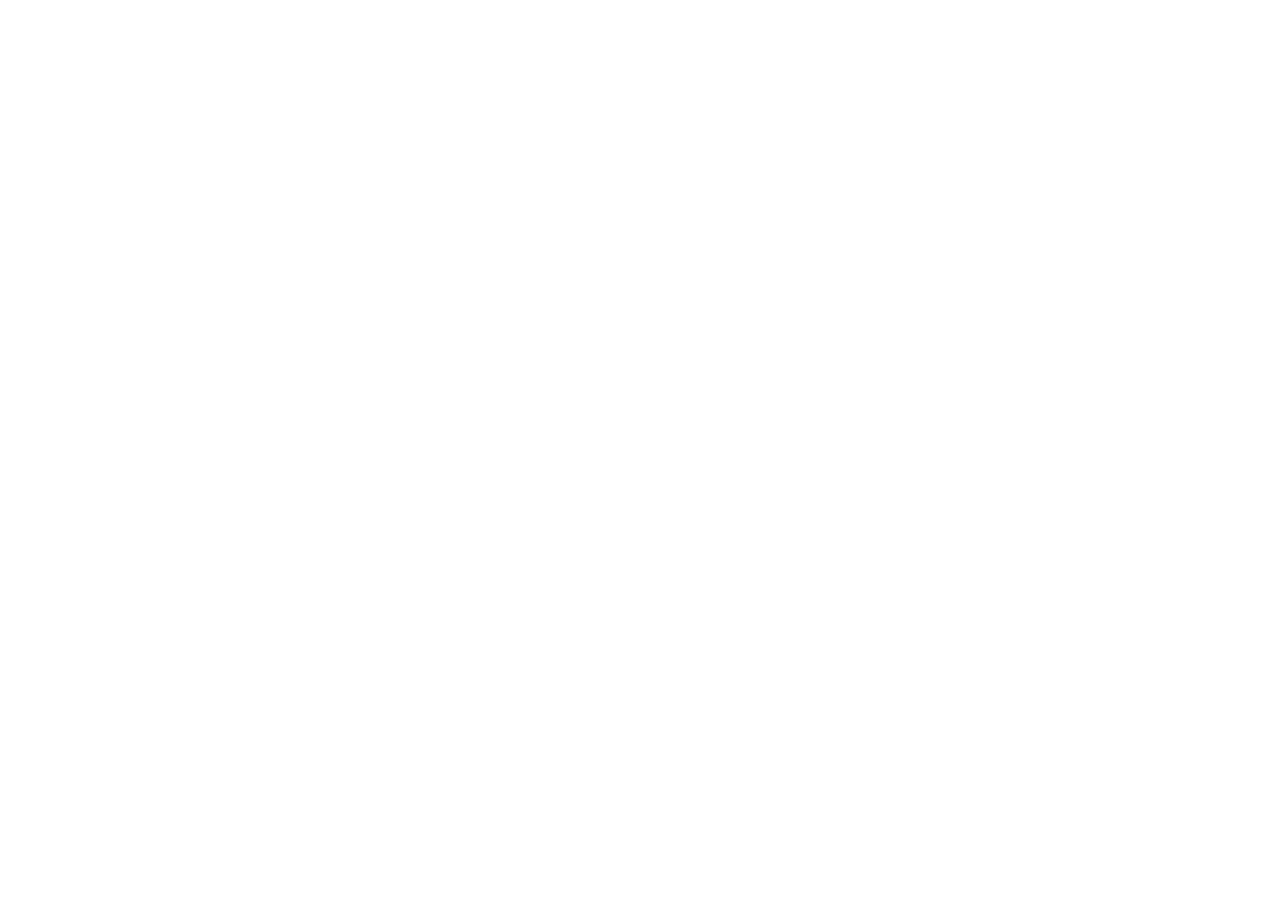
==== animals.html @ efc37c5d "feat : add all necessary files code" ====
<!DOCTYPE html>
<html lang="en">
<head>
    <meta charset="UTF-8">
    <meta name="viewport" content="width=device-width, initial-scale=1.0">
    <title>Document</title>
</head>
<body>
    
</body>
</html>
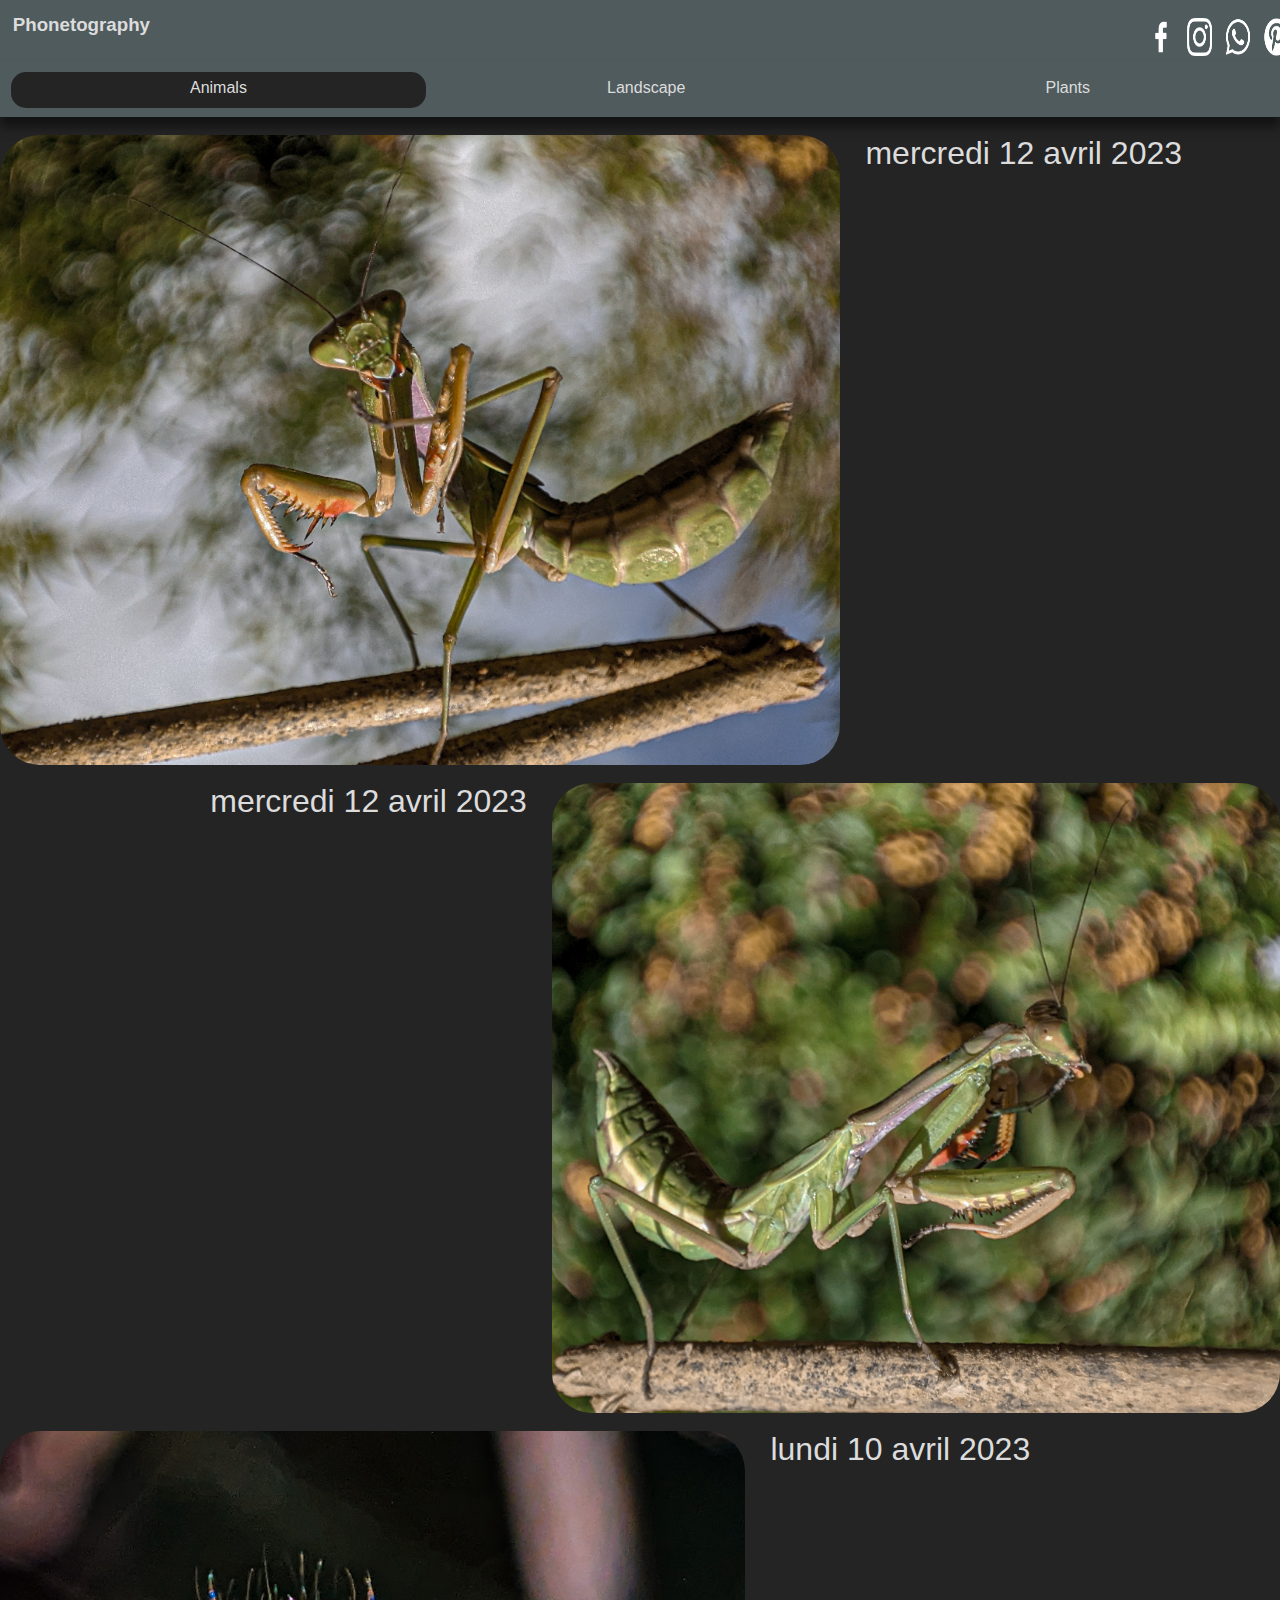
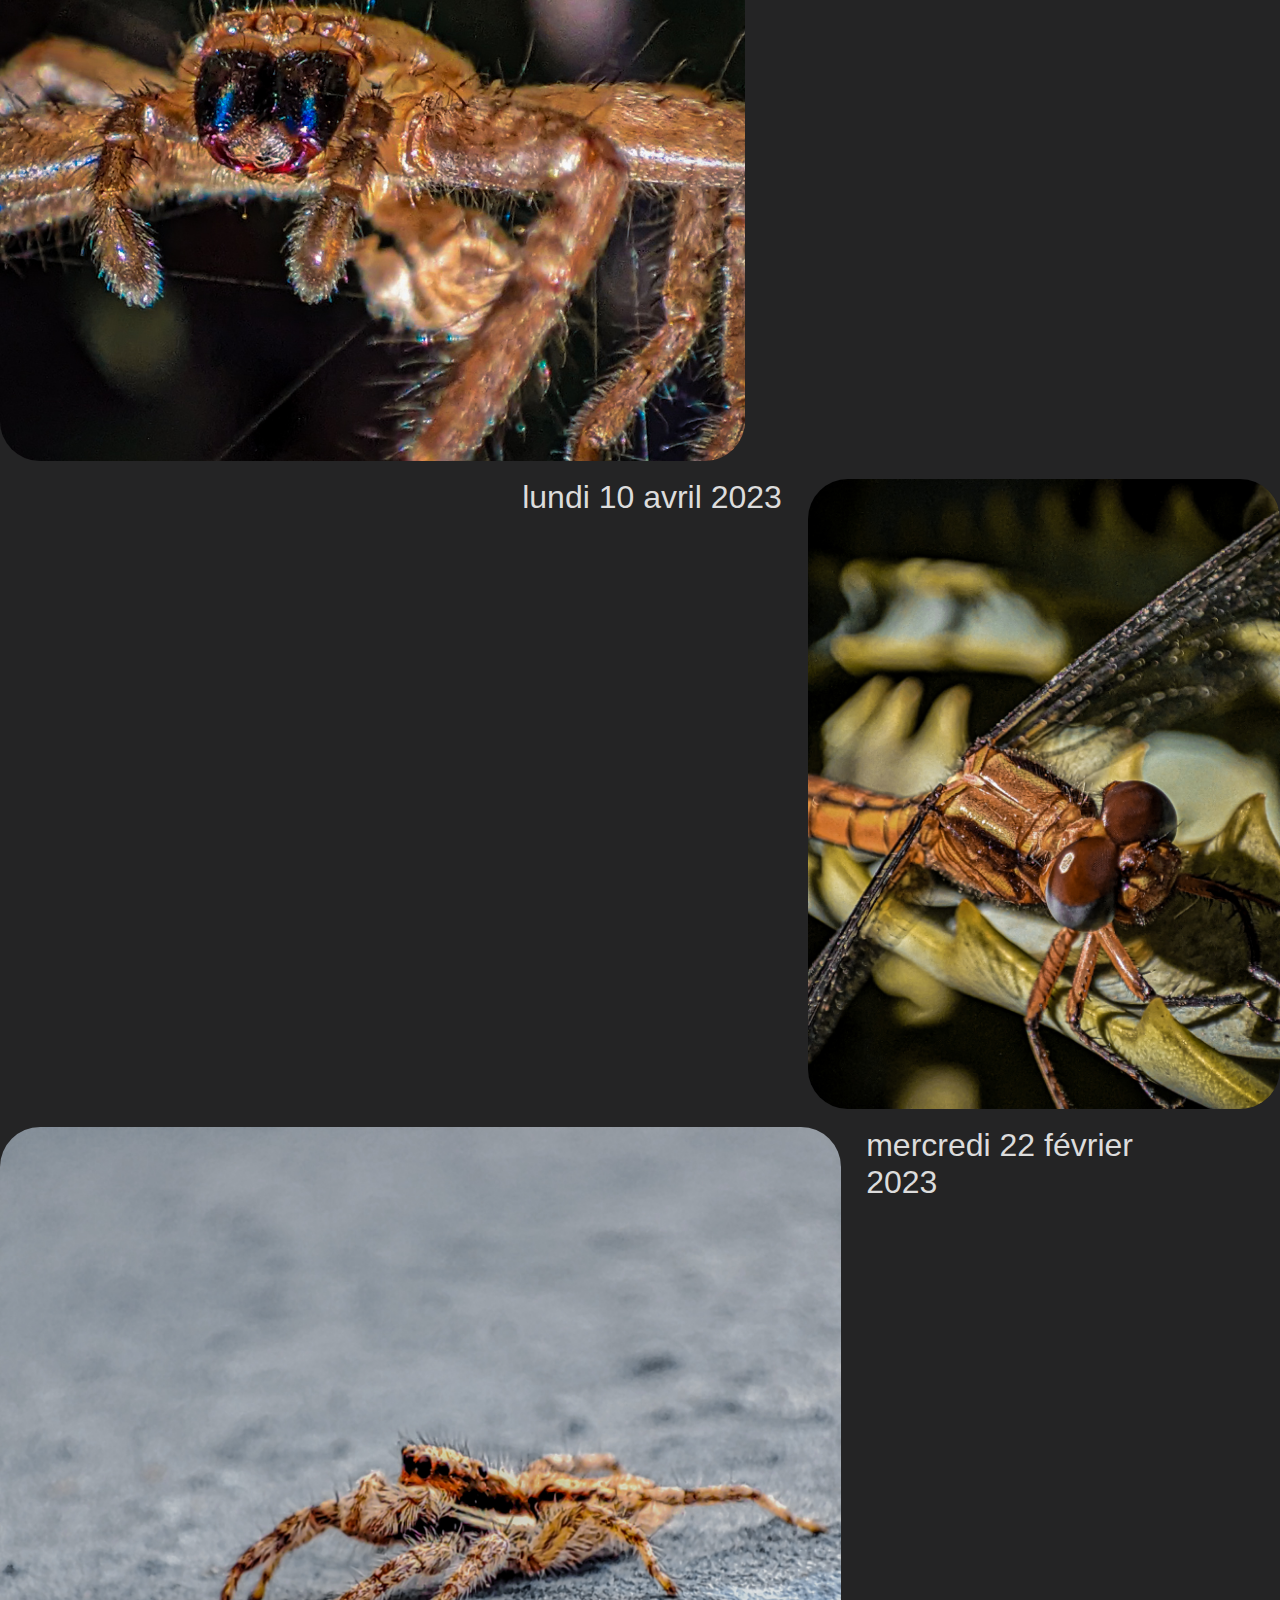
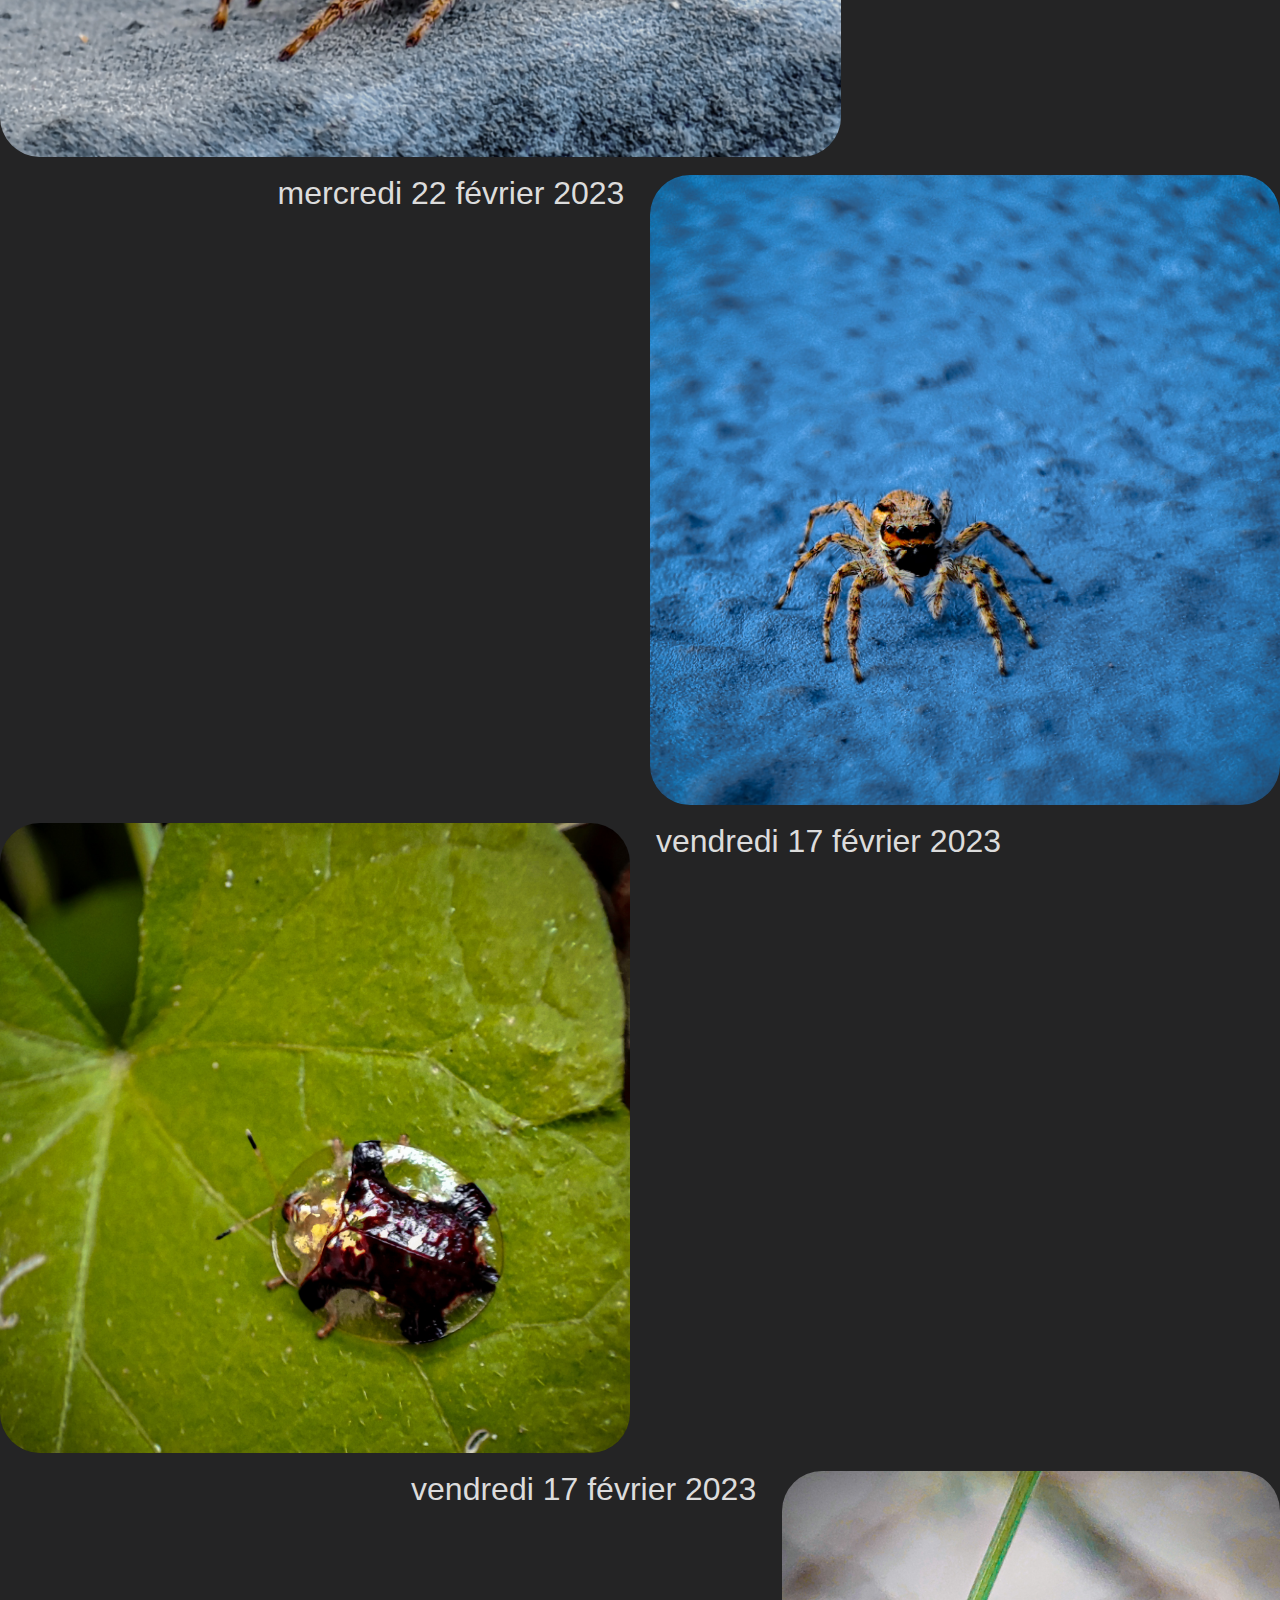
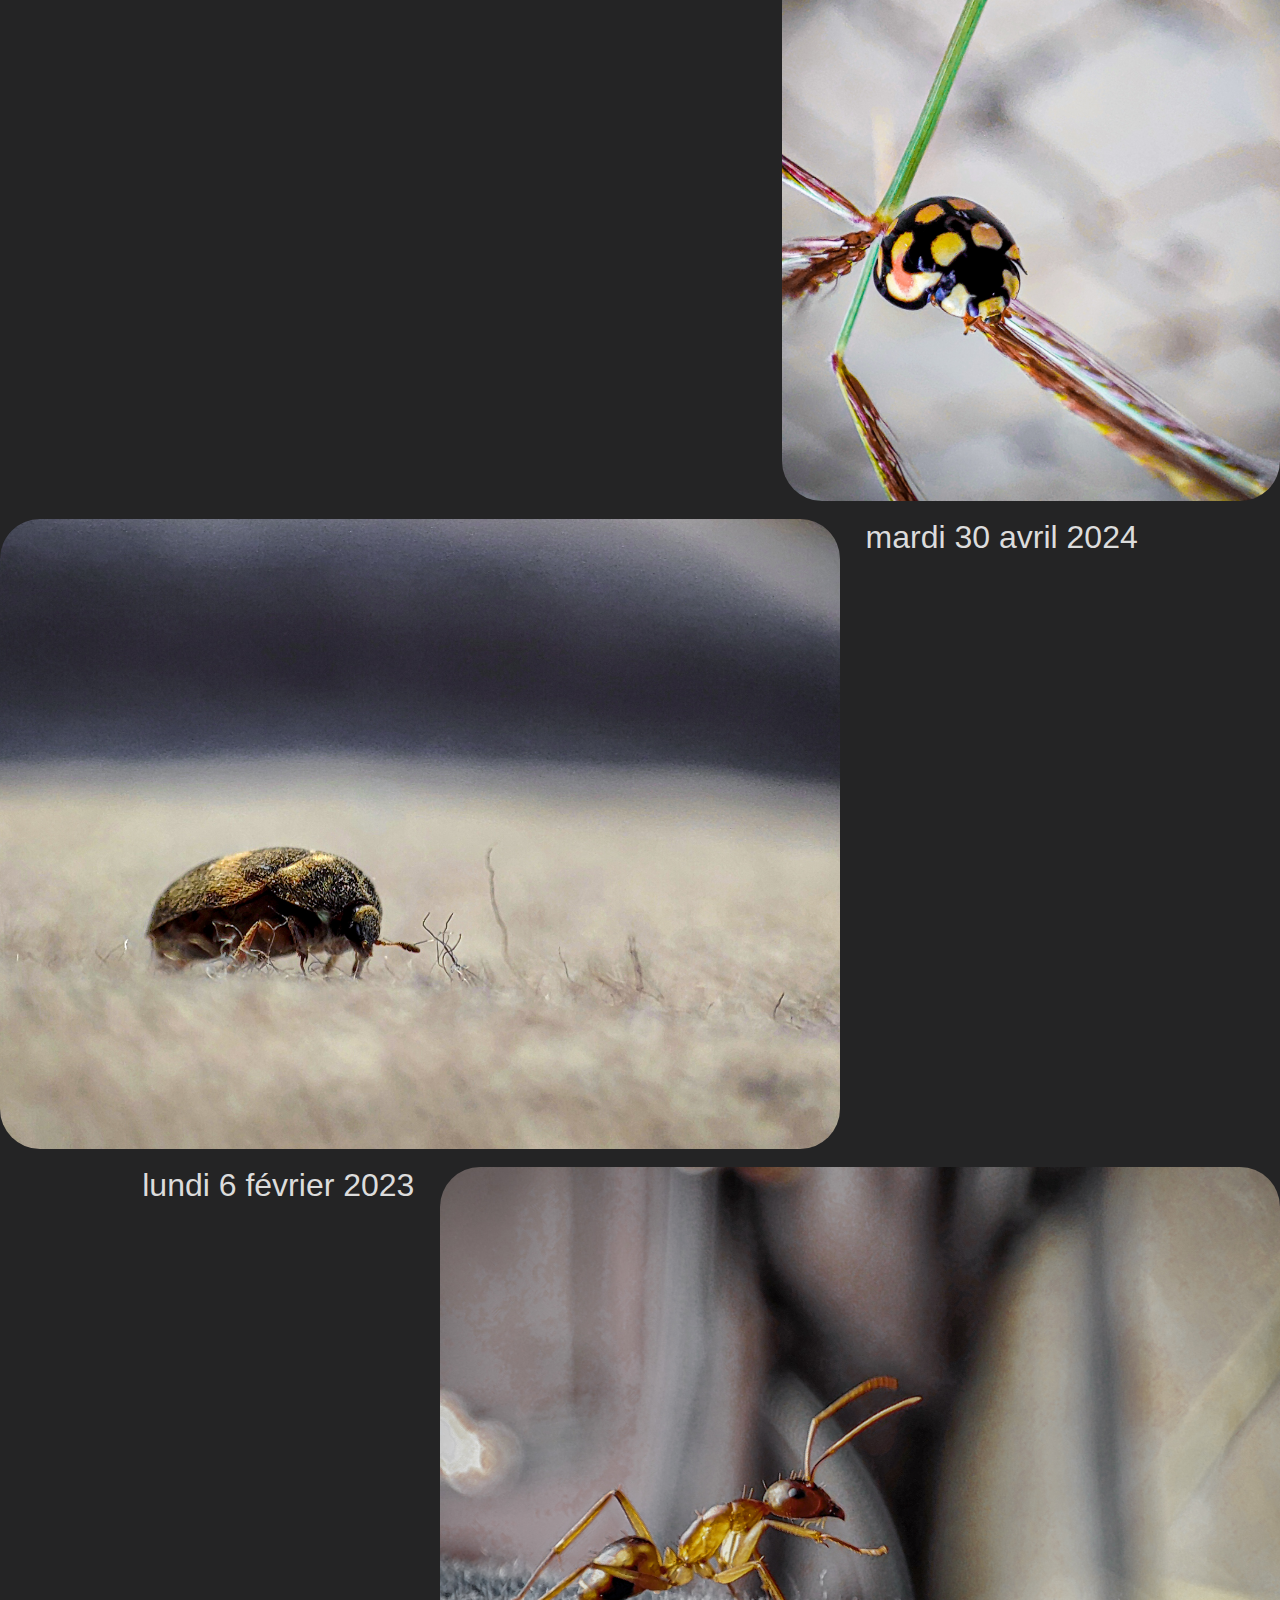
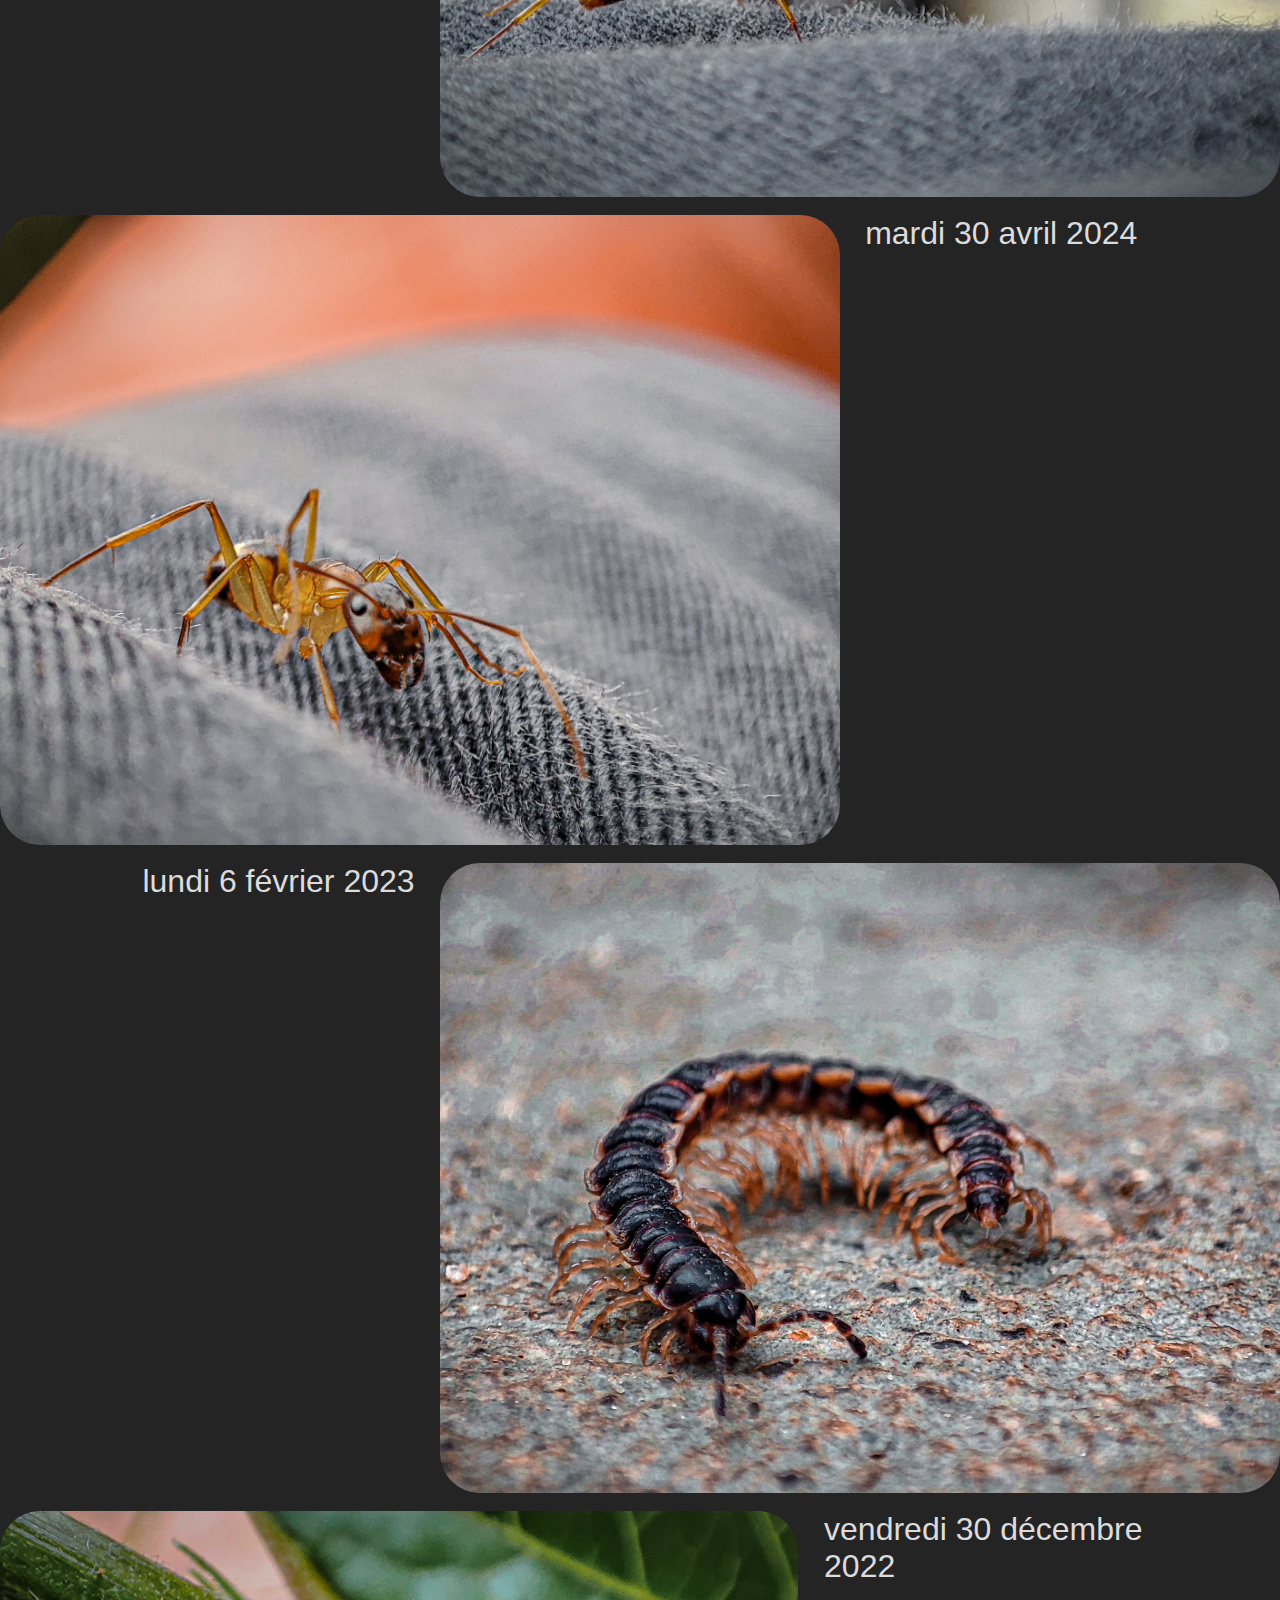
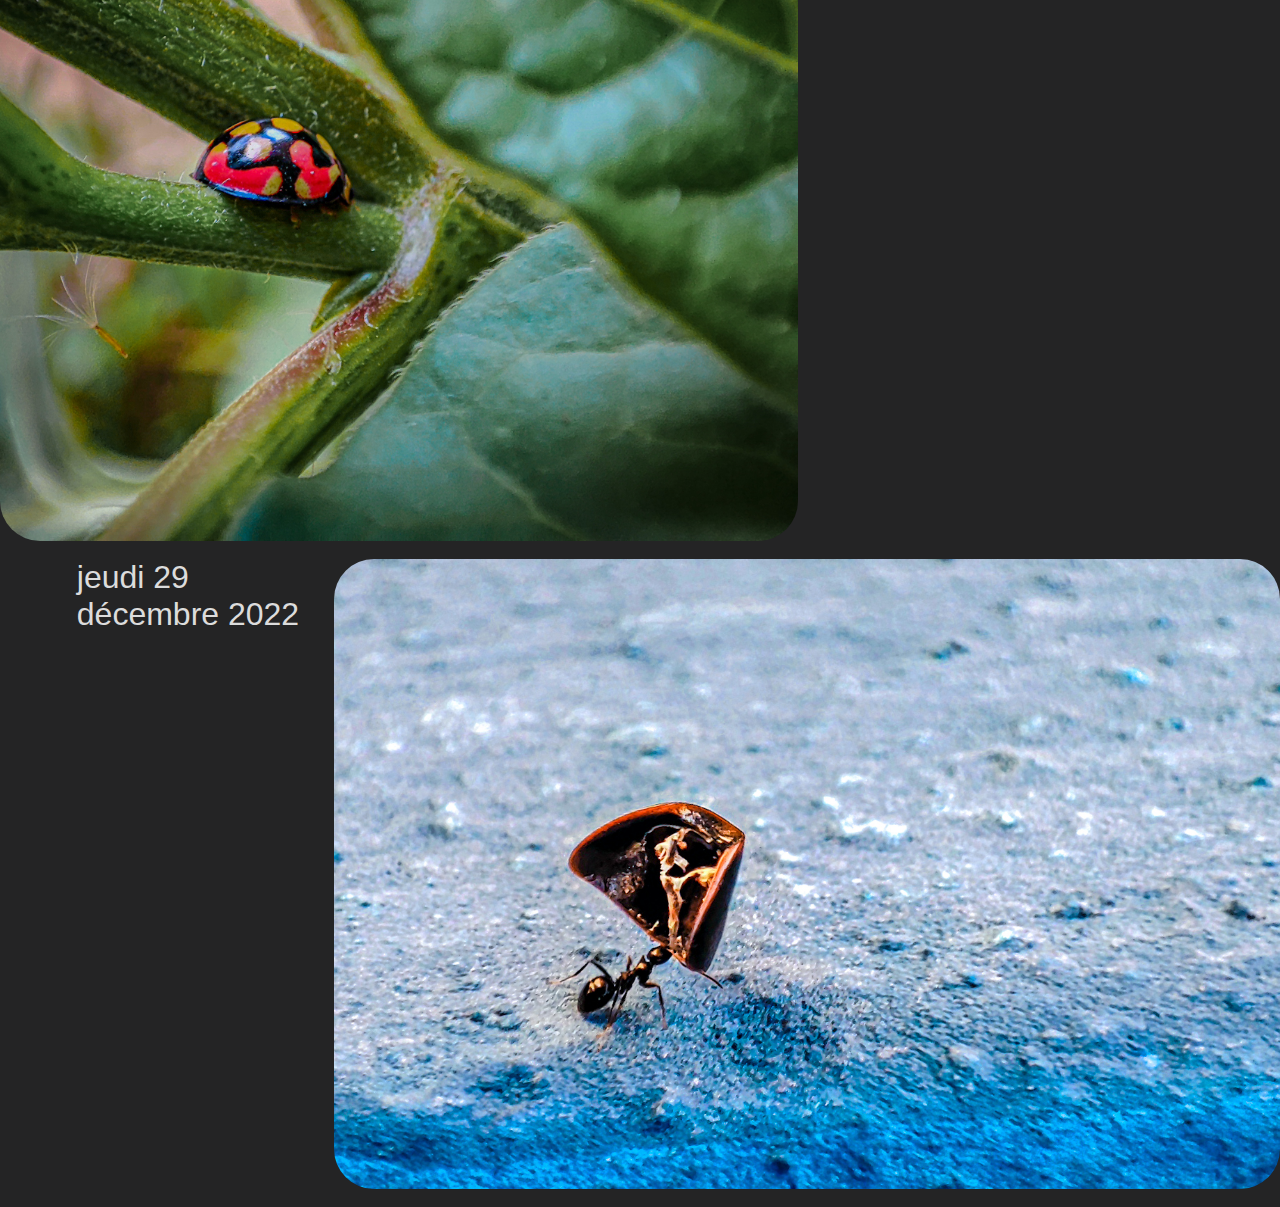
==== commit 1e5874ee: "feat : making all pages contents" ====
--- a/animals.html
+++ b/animals.html
@@ -1,11 +1,110 @@
 <!DOCTYPE html>
 <html lang="en">
+
 <head>
     <meta charset="UTF-8">
     <meta name="viewport" content="width=device-width, initial-scale=1.0">
-    <title>Document</title>
+    <title>Phonetography | Animals</title>
+    <link rel="stylesheet" href="animals.css">
 </head>
+
 <body>
-    
+    <nav id="principaleNav">
+        <h3>Phonetography</h3>
+        <div class="contact">
+            <img src="images/logos/facebook.png" alt="facebook" class="socialMedia" id="facebook">
+            <img src="images/logos/instagram.png" alt="instagram" class="socialMedia" id="instagram">
+            <img src="images/logos/whatsapp.png" alt="whatsapp" class="socialMedia" id="whatsapp">
+            <img src="images/logos/pinterest.png" alt="pinterest" class="socialMedia" id="pinterest">
+        </div>
+    </nav>
+    <nav id="secondNav">
+        <ul>
+            <a href="animals.html" class="category" id="animals">Animals</a>
+            <a href="landscape.html" class="category" id="landscape">Landscape</a>
+            <a href="plants.html" class="category" id="plants">Plants</a>
+        </ul>
+    </nav>
+    <main>
+        <div class="divImage2" id="first">
+            <img src="images/animals/14.jpg" alt="" class="image" id="img4">
+            <div>
+                <p>mercredi ‎12 ‎avril ‎2023</p>
+            </div>
+        </div>
+        <div class="divImage1">
+            <img src="images/animals/13.jpg" alt="" class="image" id="img4">
+            <div>
+                <p>mercredi ‎12 ‎avril ‎2023</p>
+            </div>
+        </div>
+        <div class="divImage2">
+            <img src="images/animals/12.jpg" alt="" class="image" id="img4">
+            <div>
+                <p>lundi ‎10 ‎avril ‎2023</p>
+            </div>
+        </div>
+        <div class="divImage1">
+            <img src="images/animals/11.jpg" alt="" class="image" id="img4">
+            <div>
+                <p>lundi ‎10 ‎avril ‎2023</p>
+            </div>
+        </div>
+        <div class="divImage2">
+            <img src="images/animals/10.jpg" alt="" class="image" id="img4">
+            <div>
+                <p>‎mercredi ‎22 ‎février ‎2023</p>
+            </div>
+        </div>
+        <div class="divImage1">
+            <img src="images/animals/9.jpg" alt="" class="image" id="img4">
+            <div>
+                <p>mercredi ‎22 ‎février ‎2023</p>
+            </div>
+        </div>
+        <div class="divImage2">
+            <img src="images/animals/8.jpg" alt="" class="image" id="img4">
+            <div>
+                <p>vendredi ‎17 ‎février ‎2023</p>
+            </div>
+        </div>
+        <div class="divImage1">
+            <img src="images/animals/7.jpg" alt="" class="image" id="img4">
+            <div>
+                <p>vendredi ‎17 ‎février ‎2023</p>
+            </div>
+        </div>
+        <div class="divImage2">
+            <img src="images/animals/6.jpg" alt="" class="image" id="img4">
+            <div>
+                <p>‎mardi ‎30 ‎avril ‎2024</p>
+            </div>
+        </div>
+        <div class="divImage1">
+            <img src="images/animals/5.jpg" alt="" class="image" id="img4">
+            <div>
+                <p>lundi ‎6 ‎février ‎2023</p>
+            </div>
+        </div>
+        <div class="divImage2">
+            <img src="images/animals/4.jpg" alt="" class="image" id="img4">
+            <div>
+                <p class="about">‎mardi ‎30 ‎avril ‎2024</p>
+            </div>
+        </div>
+        <div class="divImage1">
+            <img src="images/animals/3.jpg" alt="" class="image" id="img3">
+            <p class="about">‎lundi ‎6 ‎février ‎2023</p>
+        </div>
+        <div class="divImage2">
+            <img src="images/animals/2.jpg" alt="" class="image" id="img2">
+            <p class="about" id="about2">‎vendredi ‎30 ‎décembre ‎2022</p>
+        </div>
+        <div class="divImage1">
+            <img src="images/animals/1.jpg" alt="" class="image" id="img1">
+            <p class="about" id="about1">jeudi 29 décembre 2022</p>
+        </div>
+    </main>
 </body>
+
 </html>--- a/animals.css
+++ b/animals.css
@@ -0,0 +1,108 @@
+* {
+    margin: 0;
+    padding: 0;
+    box-sizing: border-box;
+    font-family: 'Trebuchet MS', 'Lucida Sans Unicode', 'Lucida Grande', 'Lucida Sans', Arial, sans-serif;
+    color: gainsboro;
+    background-color: var(--dark);
+}
+
+:root {
+    --dark: #242425;
+    --brown: #896B5B;
+    --blue: #2e4751;
+    --light: #505b5e;
+    --skyblue: #2b5f6d;
+}
+
+body {
+    display: flex;
+    flex-direction: column;
+}
+
+#principaleNav {
+    display: flex;
+    flex-direction: row;
+    justify-content: space-between;
+    height: 7vh;
+    position: fixed;
+    background-color: var(--light);
+}
+
+h3 {
+    margin-top: 1.5vh;
+    margin-left: 1vw;
+    background-color: var(--light);
+}
+
+.contact {
+    display: flex;
+    flex-direction: row;
+    margin-left: 78vw;
+    background-color: var(--light);
+}
+
+.socialMedia {
+    width: 2vw;
+    height: 4.25vh;
+    margin-top: 2vh;
+    margin-right: 1vw;
+    background-color: var(--light);
+}
+
+#secondNav {
+    position: fixed;
+    margin-top: 7vh;
+    height: 6vh;
+    width: 100%;
+    background-color: var(--brown);
+    box-shadow: 0px 10px 10px rgba(0, 0, 0, 0.5);
+}
+
+ul {
+    display: flex;
+    flex-direction: row;
+    justify-content: space-evenly;
+    padding: 1vh;
+    background-color: var(--light);
+}
+
+.category {
+    background-color: var(--light);
+    text-decoration: none;
+    padding-inline: 14vw;
+    height: 4vh;
+    padding-top: 0.8vh;
+    border-radius: 15px;
+}
+
+#animals {
+    background-color: var(--dark);
+}
+
+#first {
+    margin-top: 15vh;
+}
+
+.divImage1 {
+    display: flex;
+    flex-direction: row-reverse;
+    padding-left: 4vw;
+    margin-block: 2vh;
+}
+
+.divImage2 {
+    display: flex;
+    flex-direction: row;
+    padding-right: 4vw;
+}
+
+.image {
+    height: 70vh;
+    border-radius: 40px;
+}
+
+p {
+    font-size: 2rem;
+    margin-inline: 2vw;
+}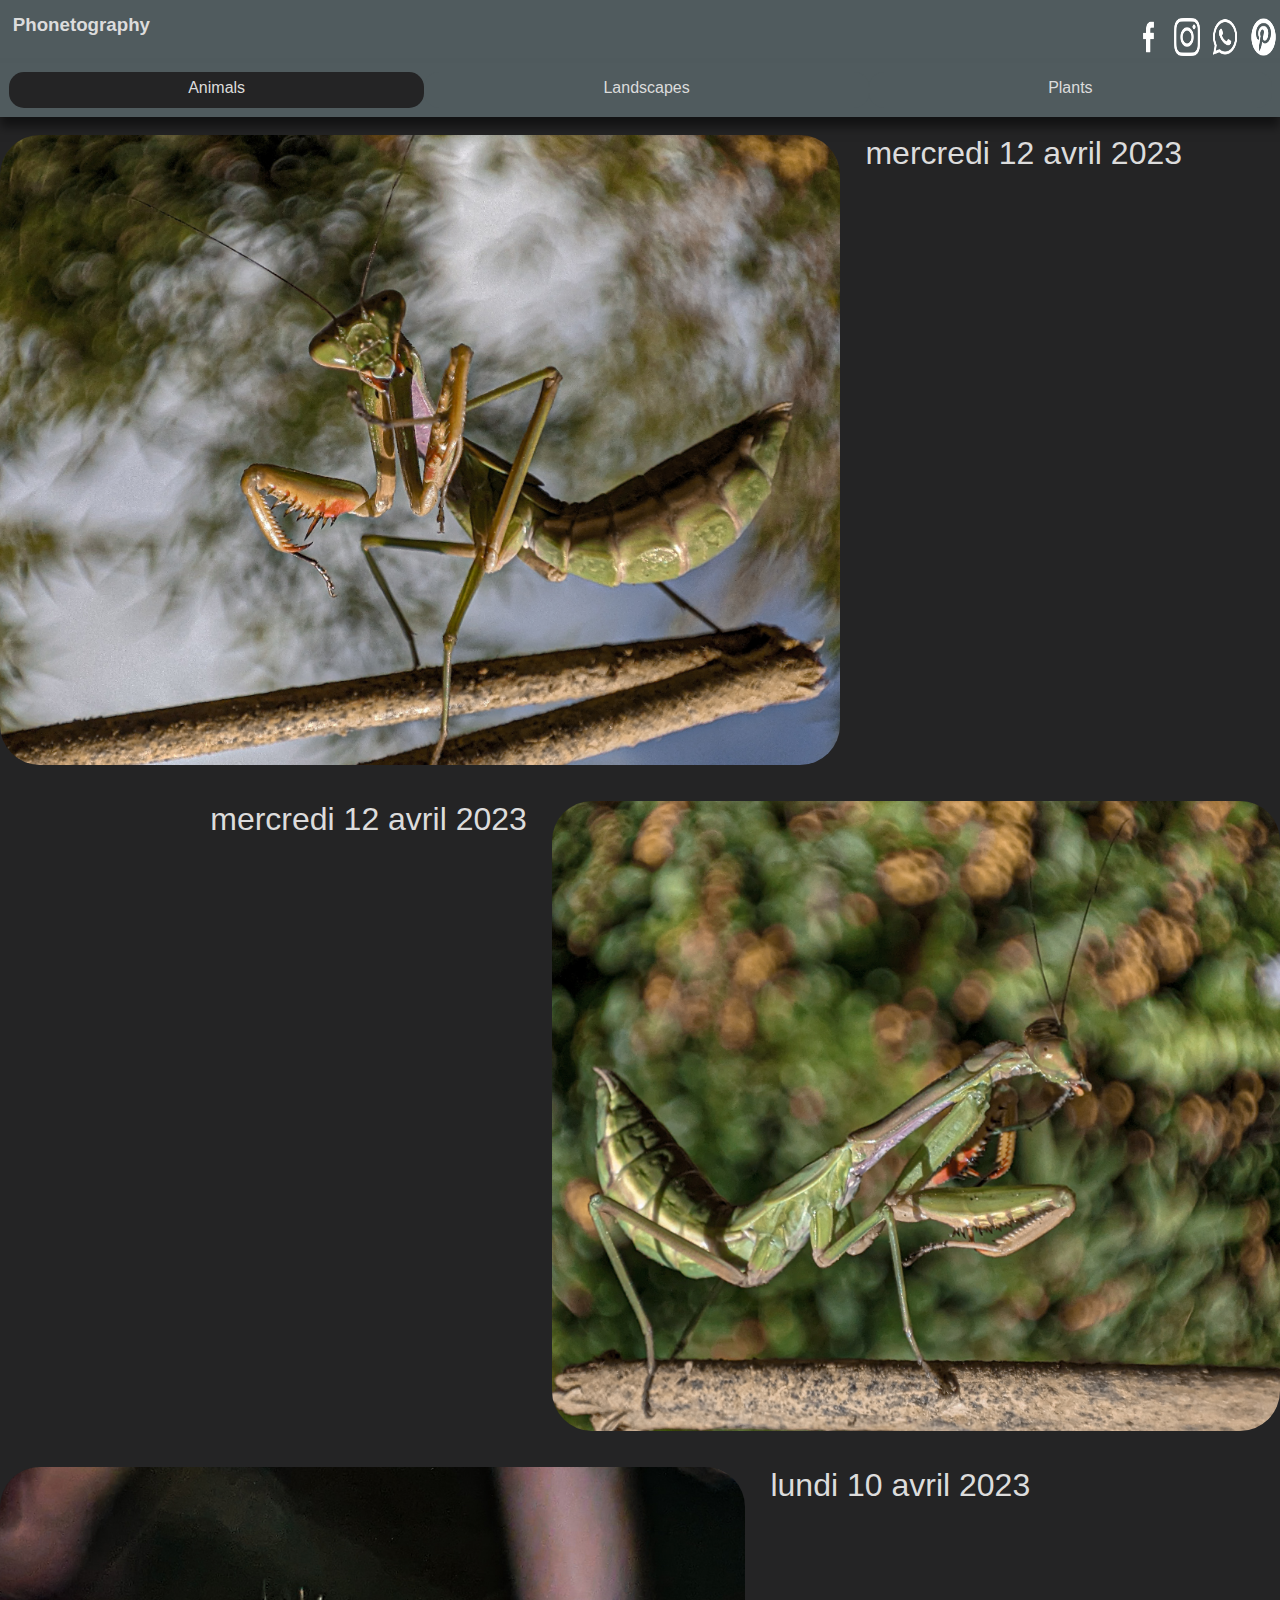
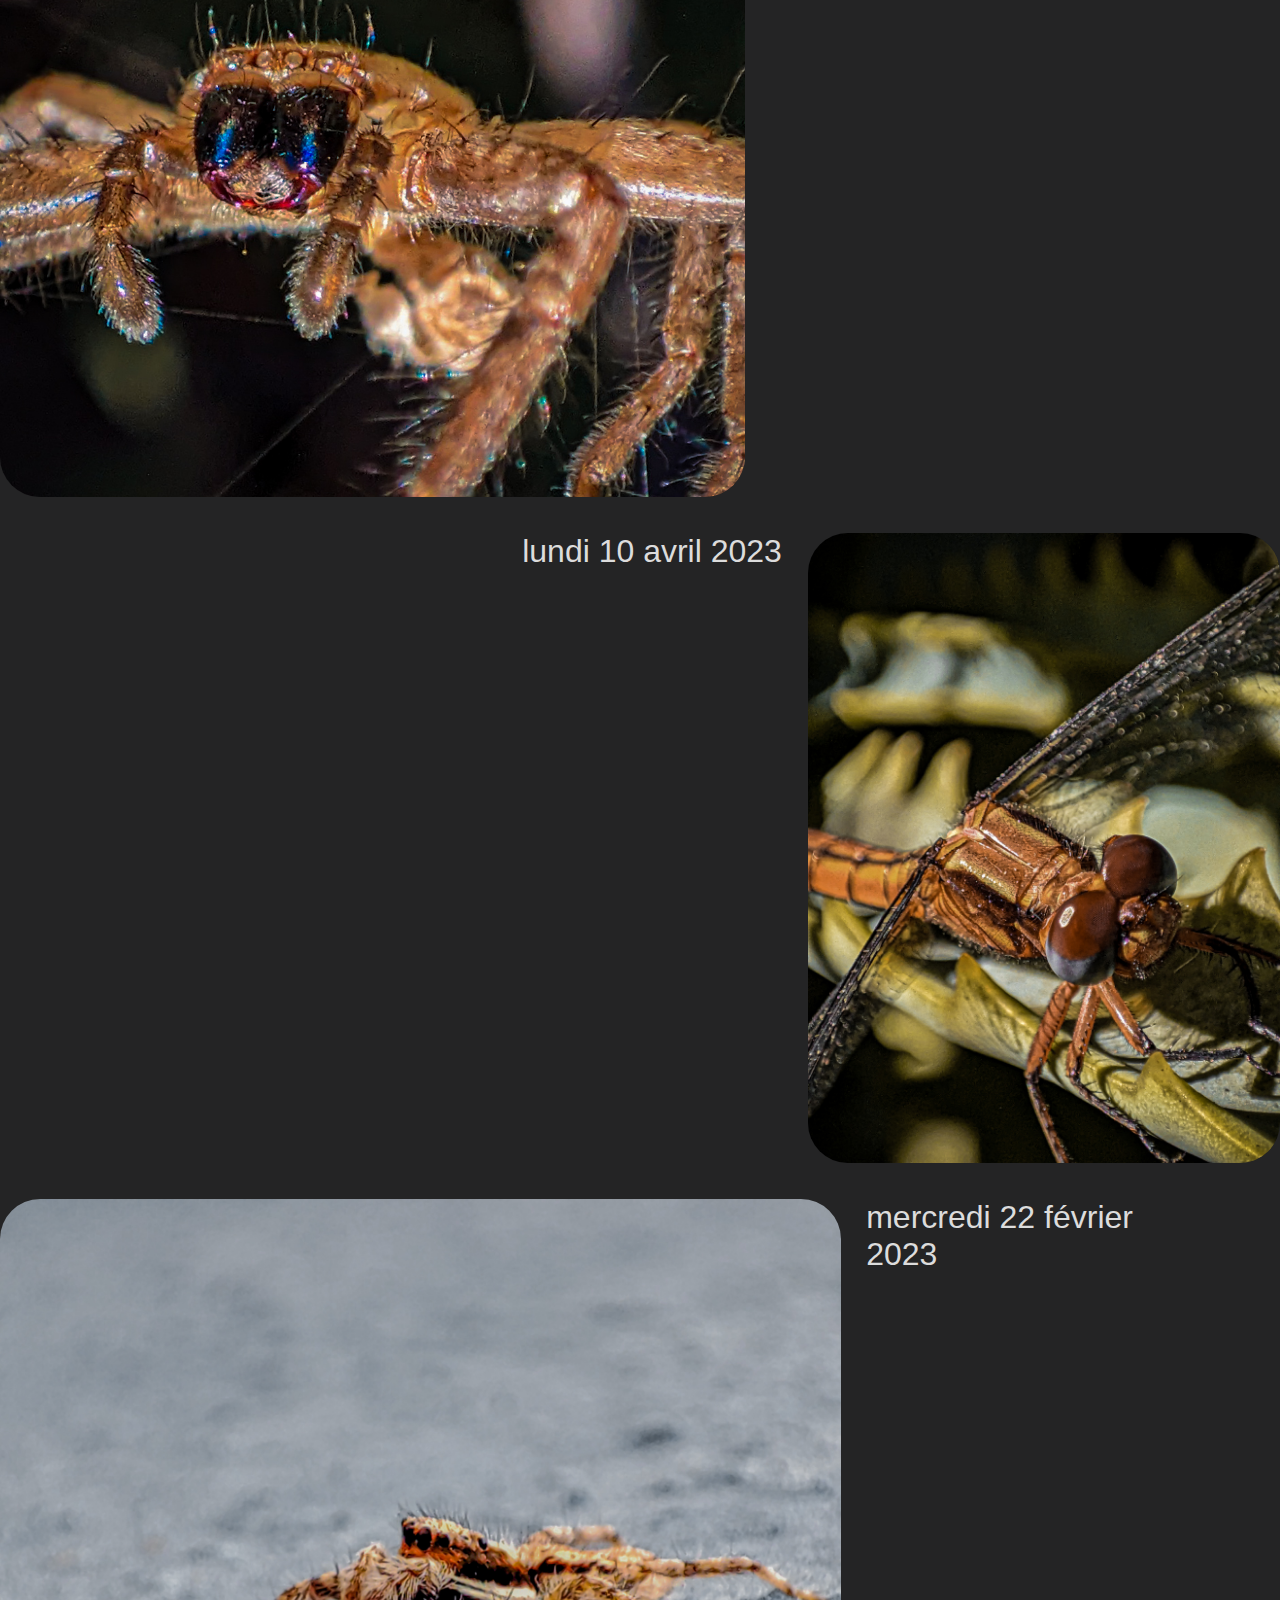
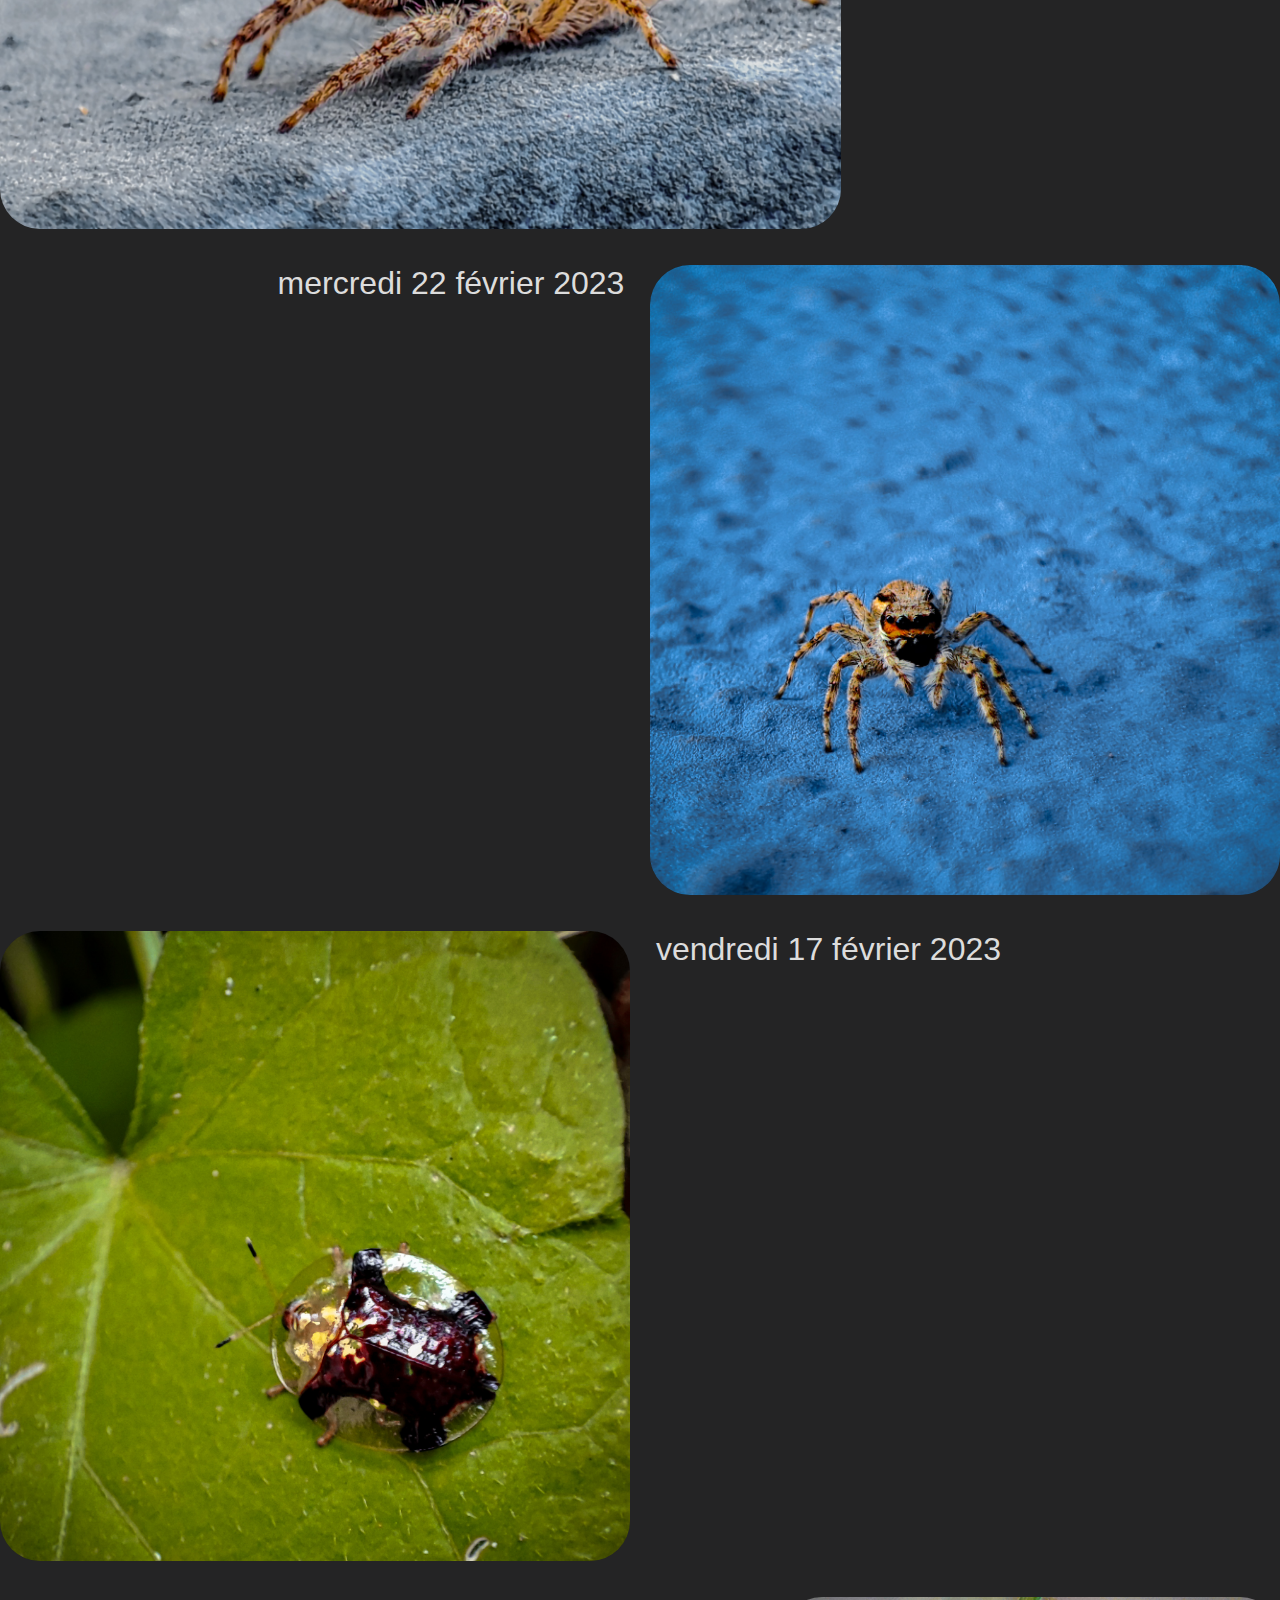
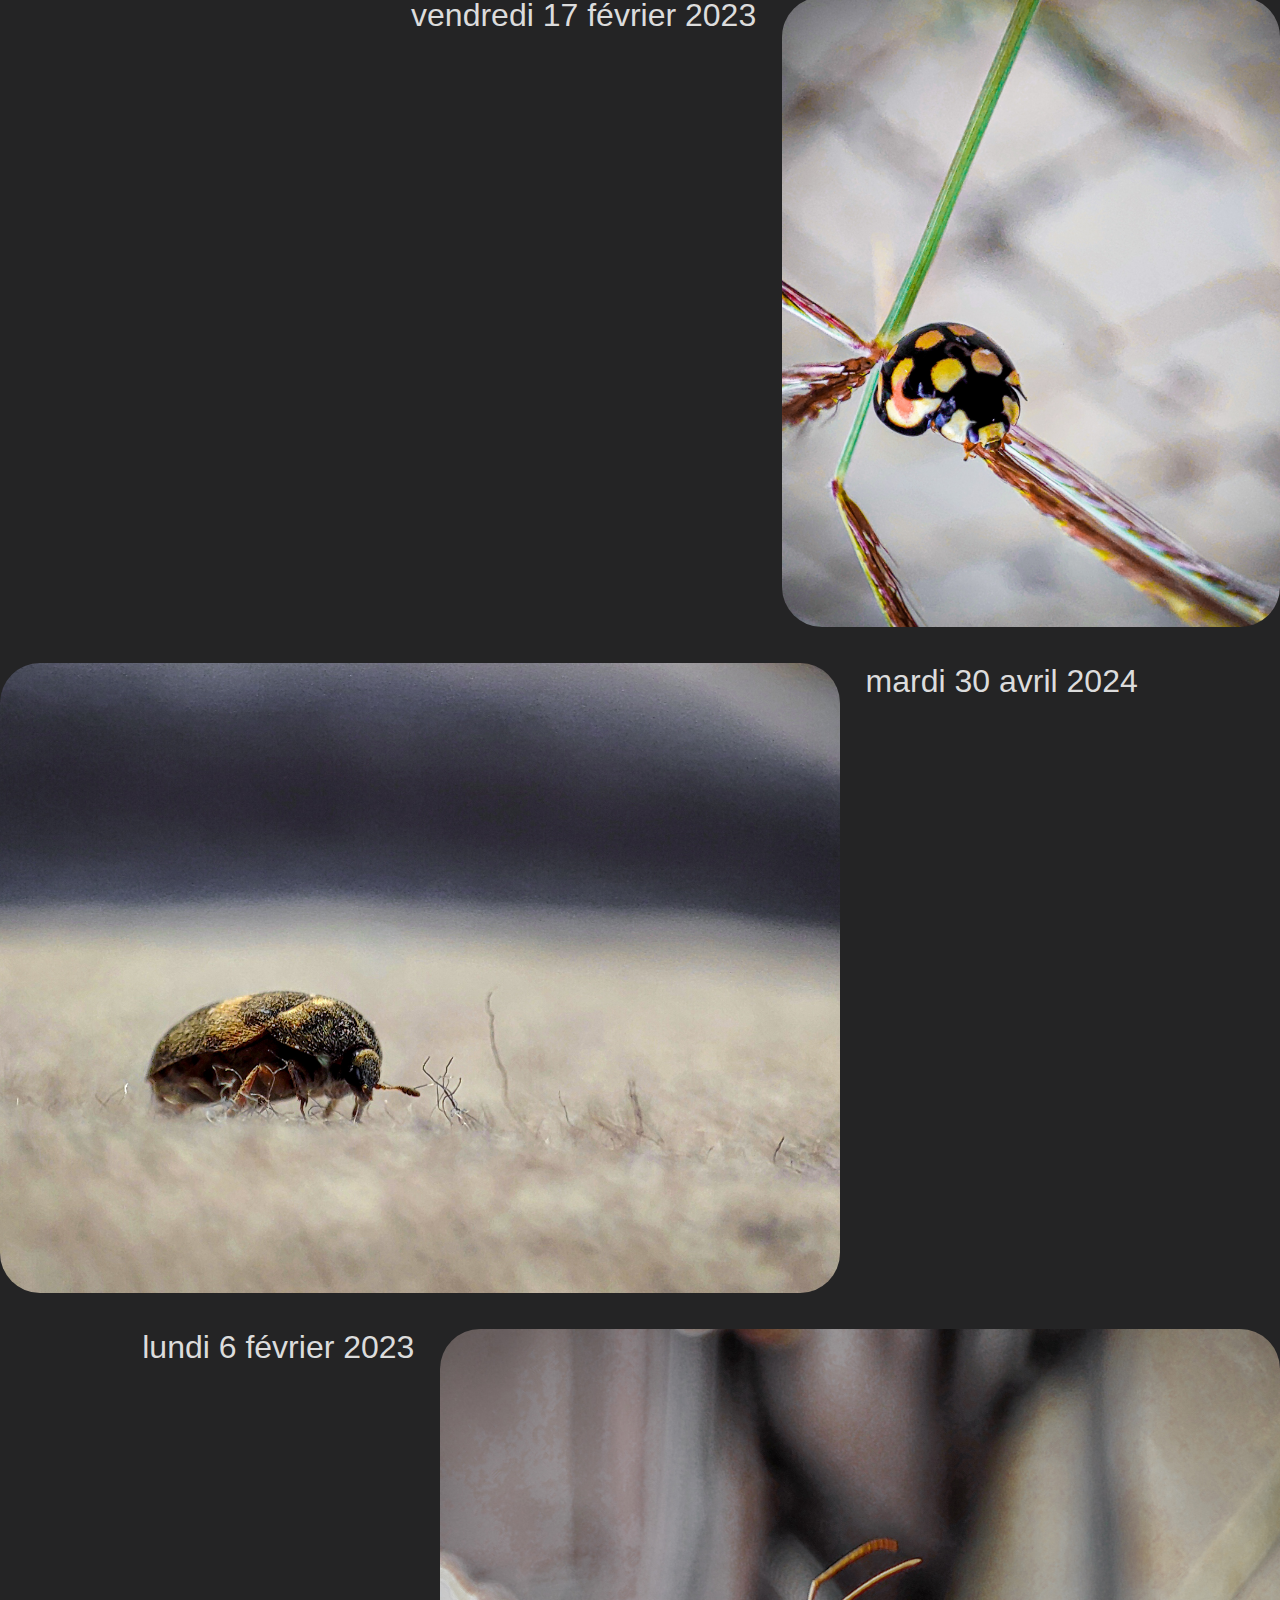
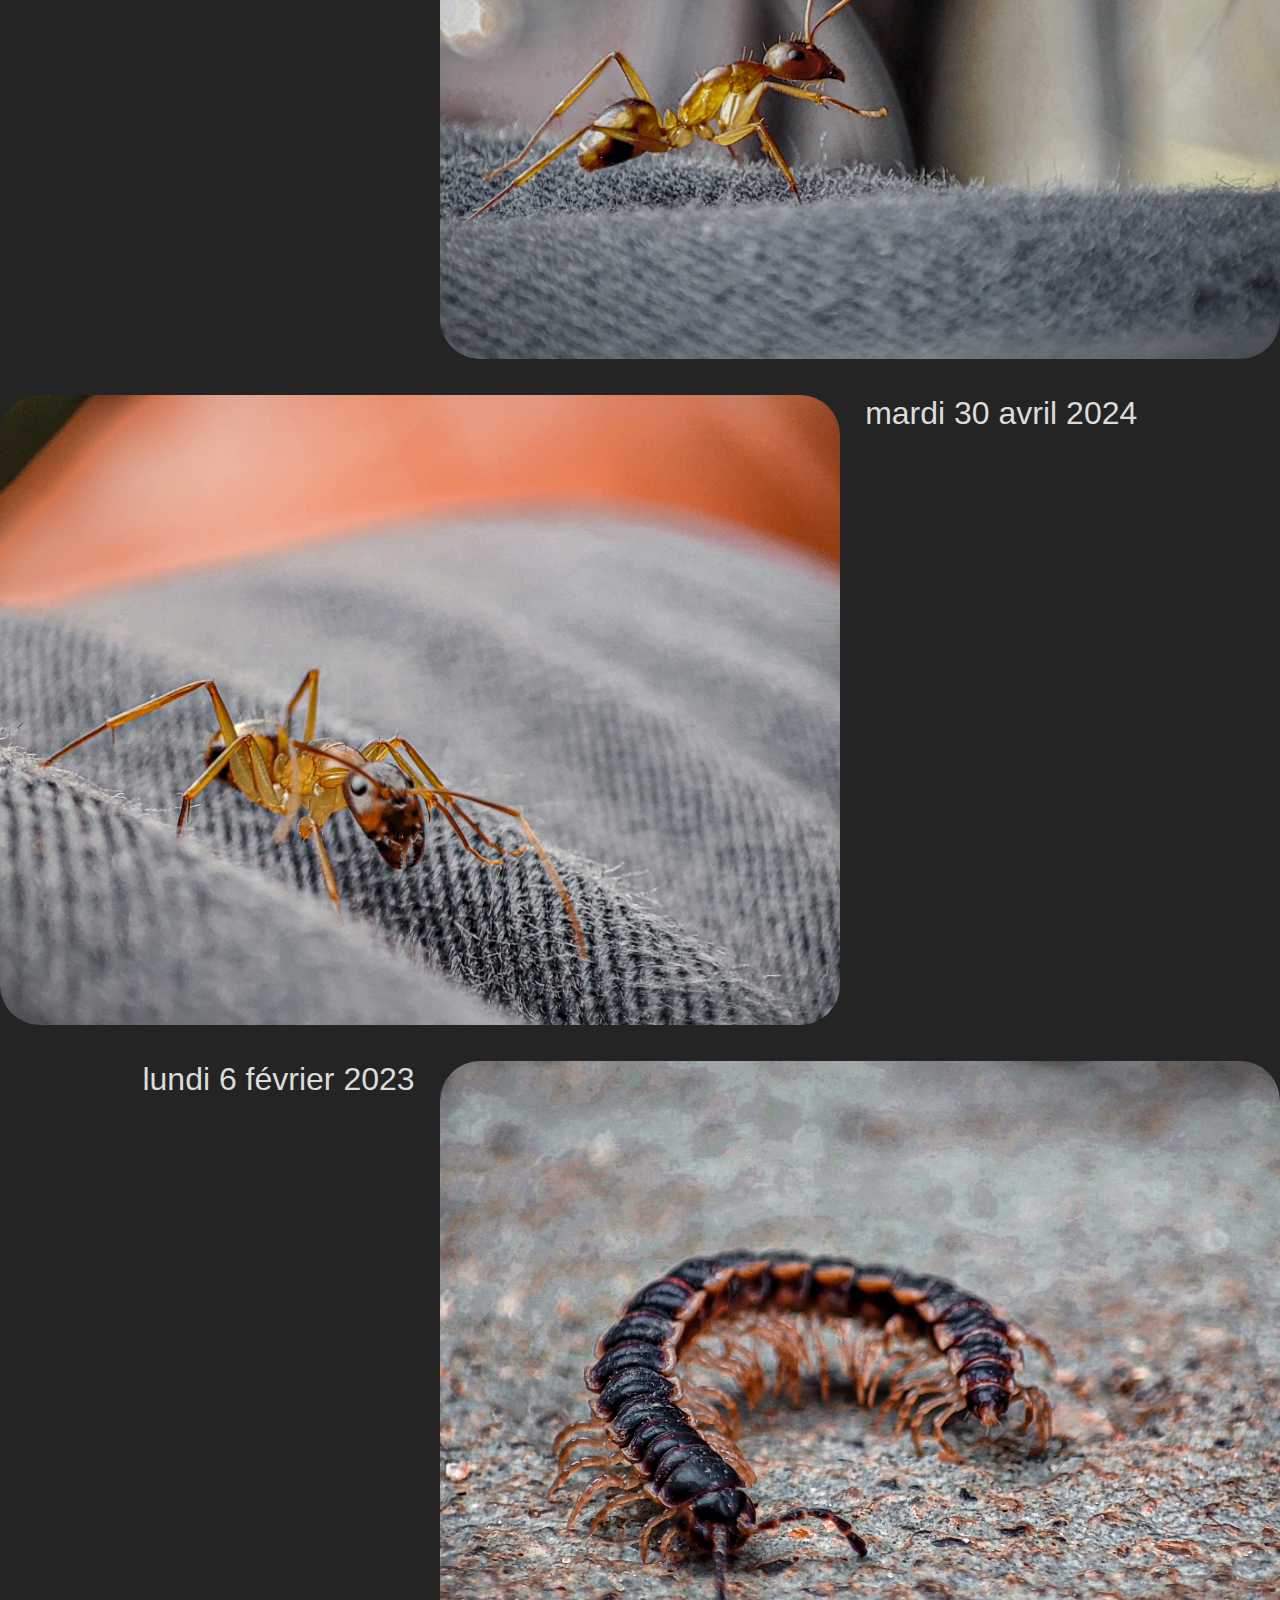
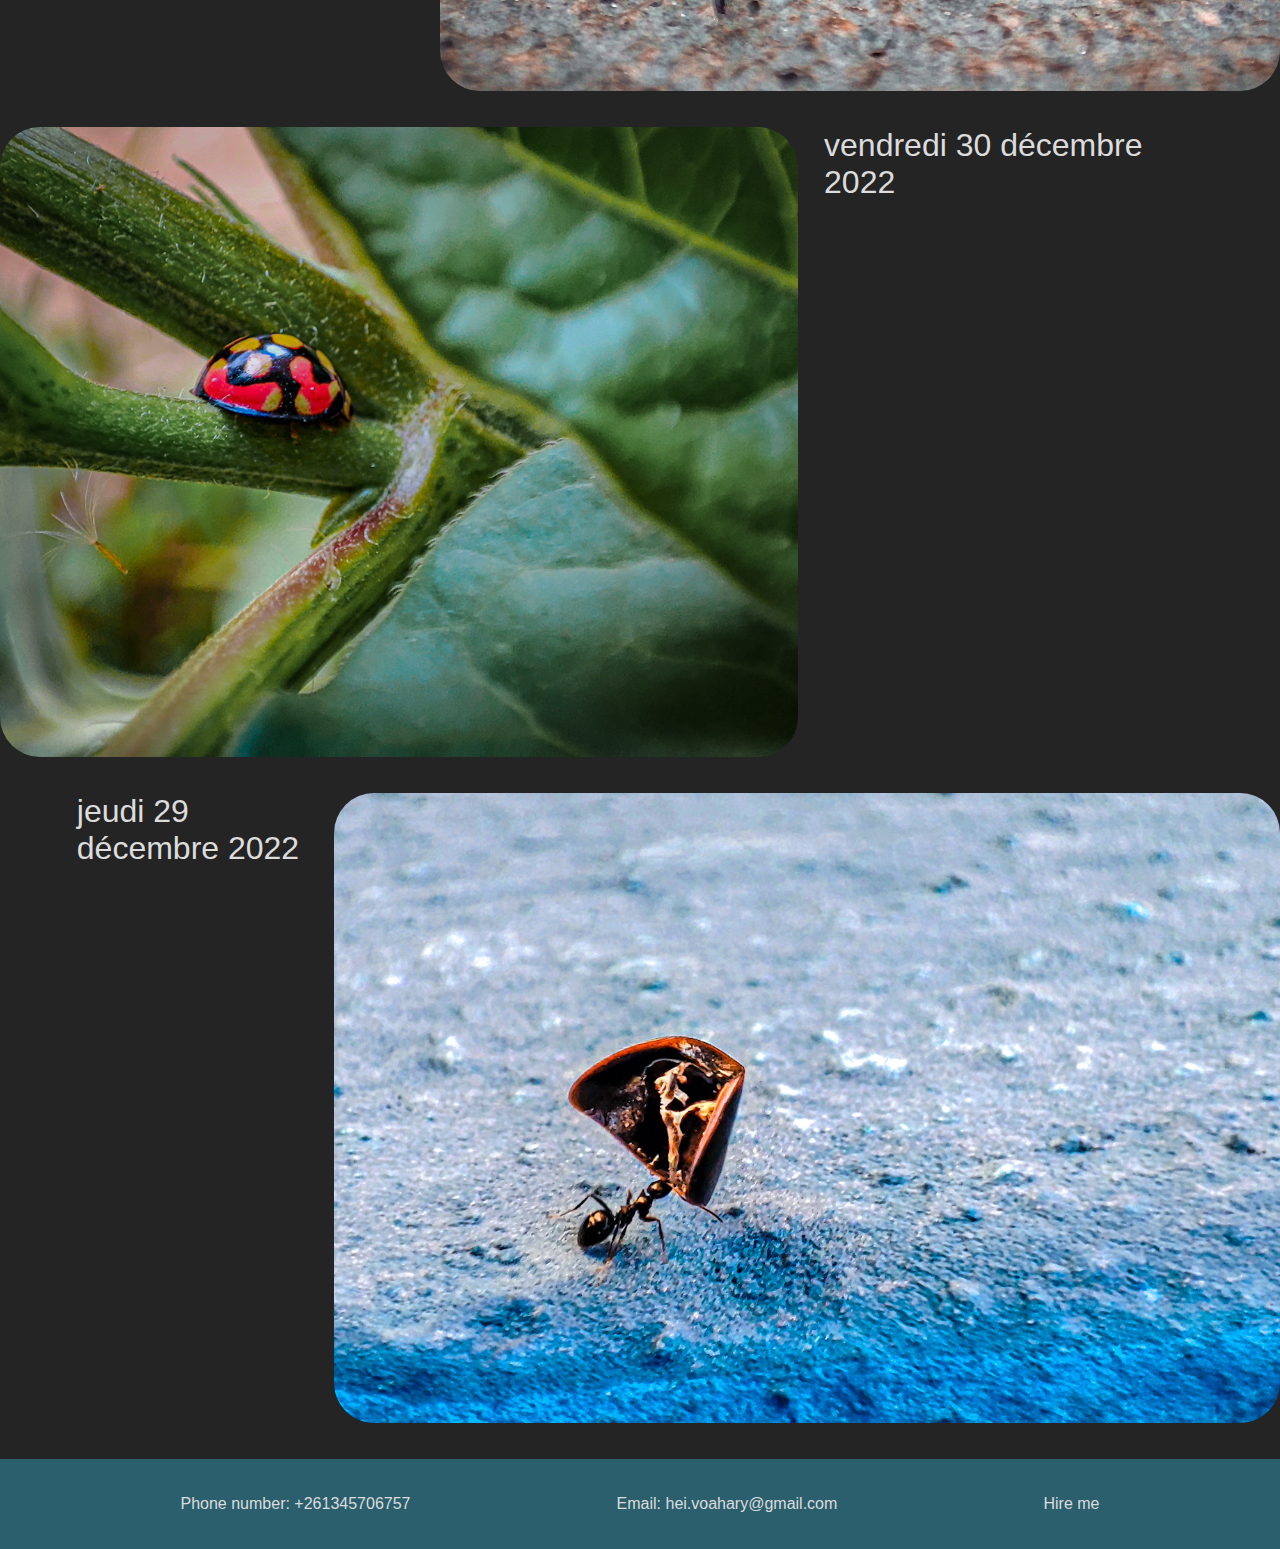
==== commit 940a89e7: "feat: add footer" ====
--- a/animals.html
+++ b/animals.html
@@ -4,13 +4,13 @@
 <head>
     <meta charset="UTF-8">
     <meta name="viewport" content="width=device-width, initial-scale=1.0">
-    <title>Phonetography | Animals</title>
+    <title>Phonetography | Animal</title>
     <link rel="stylesheet" href="animals.css">
 </head>
 
 <body>
     <nav id="principaleNav">
-        <h3>Phonetography</h3>
+        <a href="index.html" id="phonetography"><h3>Phonetography</h3></a>
         <div class="contact">
             <img src="images/logos/facebook.png" alt="facebook" class="socialMedia" id="facebook">
             <img src="images/logos/instagram.png" alt="instagram" class="socialMedia" id="instagram">
@@ -21,7 +21,7 @@
     <nav id="secondNav">
         <ul>
             <a href="animals.html" class="category" id="animals">Animals</a>
-            <a href="landscape.html" class="category" id="landscape">Landscape</a>
+            <a href="landscape.html" class="category" id="landscape">Landscapes</a>
             <a href="plants.html" class="category" id="plants">Plants</a>
         </ul>
     </nav>
@@ -105,6 +105,11 @@
             <p class="about" id="about1">jeudi 29 décembre 2022</p>
         </div>
     </main>
+    <footer>
+        <p class="footer">Phone number: +261345706757</p>
+        <p class="footer">Email: hei.voahary@gmail.com</p>
+        <p class="footer">Hire me</p>
+    </footer>
 </body>
 
 </html>--- a/animals.css
+++ b/animals.css
@@ -20,6 +20,11 @@
     flex-direction: column;
 }
 
+#phonetography {
+    background-color: var(--light);
+    text-decoration: none;
+}
+
 #principaleNav {
     display: flex;
     flex-direction: row;
@@ -38,8 +43,9 @@
 .contact {
     display: flex;
     flex-direction: row;
-    margin-left: 78vw;
+    margin-left: 77vw;
     background-color: var(--light);
+    padding-right: 4vw;
 }
 
 .socialMedia {
@@ -88,7 +94,7 @@
     display: flex;
     flex-direction: row-reverse;
     padding-left: 4vw;
-    margin-block: 2vh;
+    margin-block: 4vh;
 }
 
 .divImage2 {
@@ -105,4 +111,63 @@
 p {
     font-size: 2rem;
     margin-inline: 2vw;
+}
+
+footer {
+    background-color: var(--skyblue);
+    display: flex;
+    justify-content: space-evenly;
+    height: 10vh;
+    padding-top: 4vh;
+}
+
+.footer {
+    background-color: var(--skyblue);
+    font-size: medium;
+}
+
+@media screen and (max-width: 415px) {
+    #principaleNav {
+        display: flex;
+        flex-direction: row;
+        justify-content: space-between;
+        height: 7vh;
+        position: fixed;
+        background-color: var(--light);
+    }
+    .socialMedia {
+        height: 20px;
+        width: 20px;
+    }
+    .contact {
+        display: flex;
+        flex-direction: row;
+        margin-left: 25vw;
+        padding-left: 18vw;
+        padding-right: 5vw;
+        background-color: var(--light);
+    }
+    #secondNav {
+        position: fixed;
+        margin-top: 7vh;
+        height: 6vh;
+        width: 100vw;
+        background-color: var(--brown);
+        box-shadow: 0px 10px 10px rgba(0, 0, 0, 0.5);
+    }
+    .category {
+        background-color: var(--light);
+        text-decoration: none;
+        padding-inline: 8vw;
+        height: 4vh;
+        border-radius: 15px;
+    }
+    .image {
+        width: 70vw;
+        height: 20vh;
+        border-radius: 40px;
+    }
+    footer {
+        padding-top: 2vh;
+    }
 }